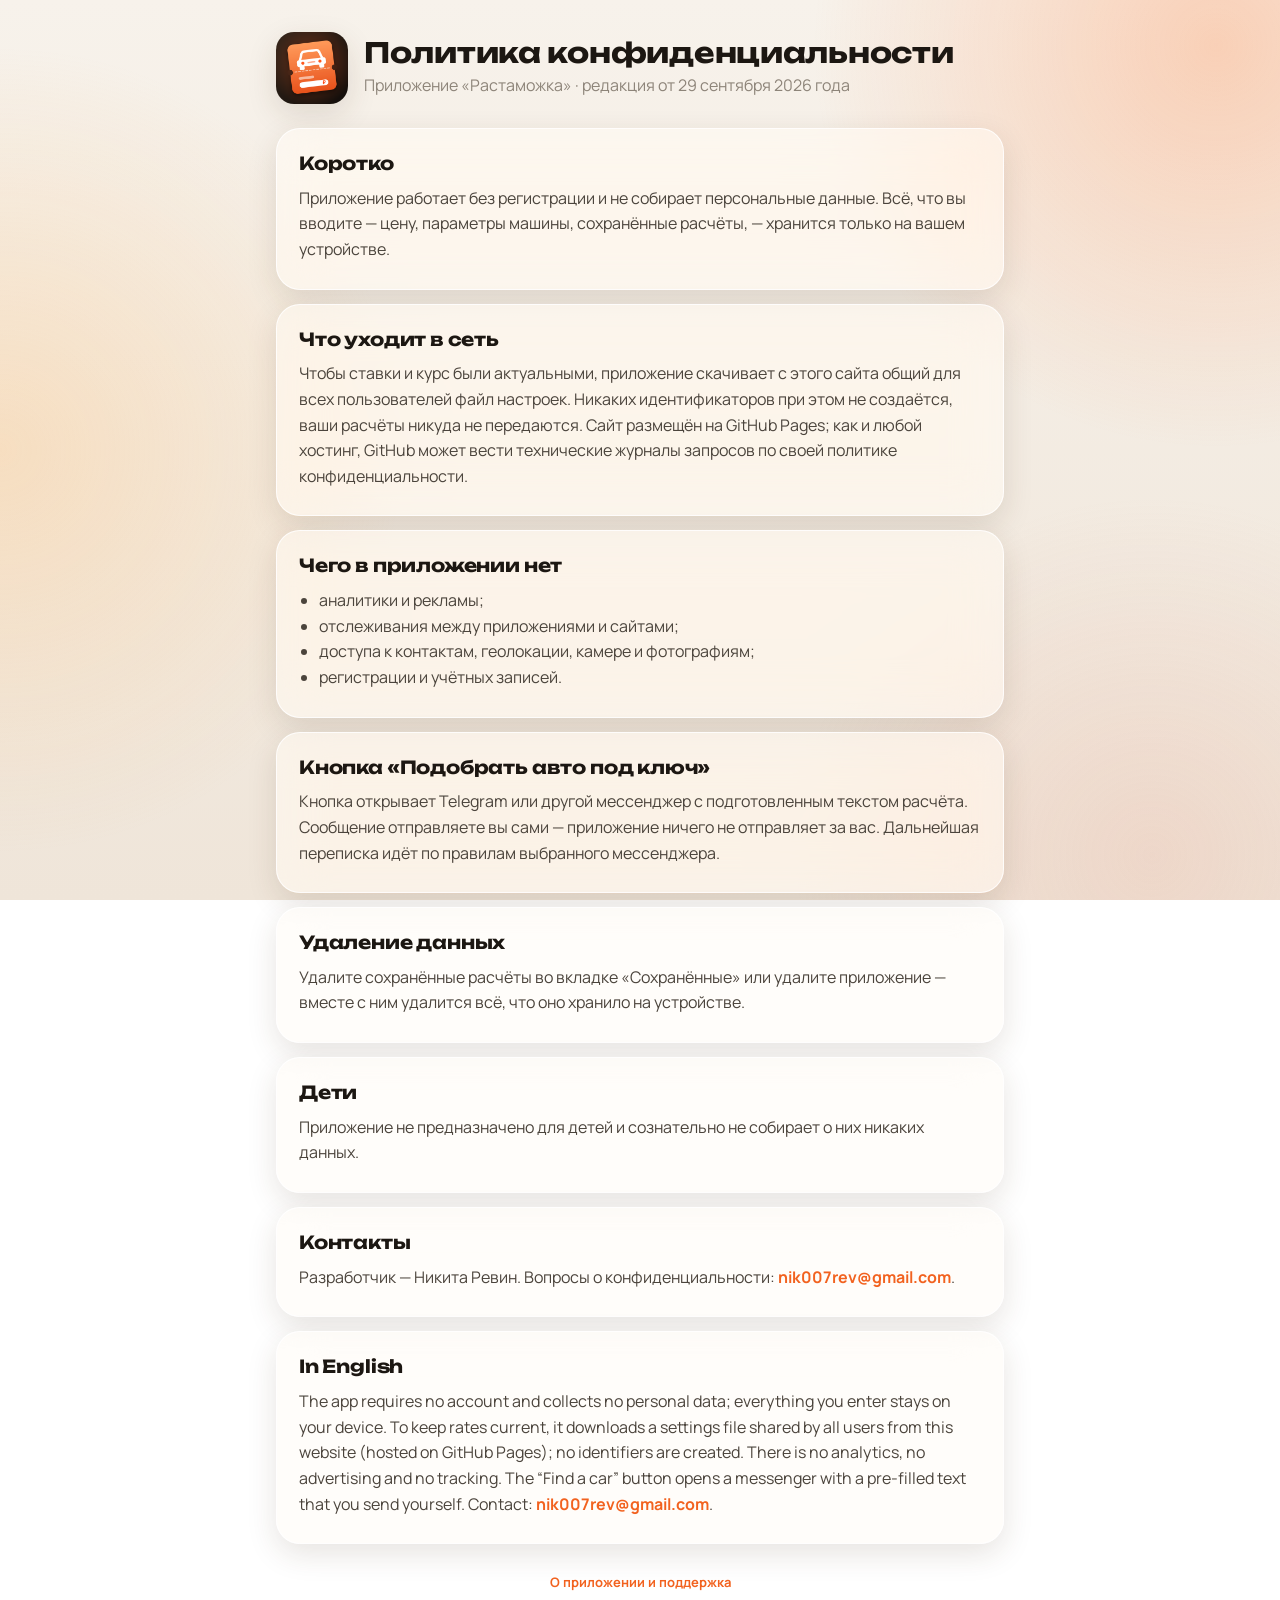
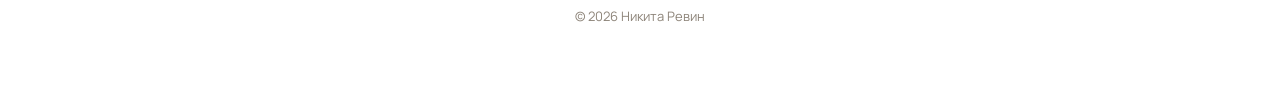
==== privacy.html @ b53839e8 "Сайт приложения Растаможка: поддержка, политика, файл ставок" ====
<!doctype html>
<html lang="ru">
<head>
<meta charset="utf-8">
<meta name="viewport" content="width=device-width, initial-scale=1">
<title>Растаможка — политика конфиденциальности</title>
<link rel="icon" href="favicon.png">
<link rel="preconnect" href="https://fonts.googleapis.com">
<link href="https://fonts.googleapis.com/css2?family=Manrope:wght@500;700;800&family=Unbounded:wght@600;700&display=swap" rel="stylesheet">
<link rel="stylesheet" href="style.css">
</head>
<body>
<main>
  <header>
    <img src="icon.png" alt="">
    <div>
      <h1>Политика конфиденциальности</h1>
      <p class="sub">Приложение «Растаможка» · редакция от 29 сентября 2026 года</p>
    </div>
  </header>

  <section class="card">
    <h2>Коротко</h2>
    <p>Приложение работает без регистрации и не собирает персональные данные. Всё, что вы вводите — цену, параметры машины, сохранённые расчёты, — хранится только на вашем устройстве.</p>
  </section>

  <section class="card">
    <h2>Что уходит в сеть</h2>
    <p>Чтобы ставки и курс были актуальными, приложение скачивает с этого сайта общий для всех пользователей файл настроек. Никаких идентификаторов при этом не создаётся, ваши расчёты никуда не передаются. Сайт размещён на GitHub Pages; как и любой хостинг, GitHub может вести технические журналы запросов по своей политике конфиденциальности.</p>
  </section>

  <section class="card">
    <h2>Чего в приложении нет</h2>
    <ul>
      <li>аналитики и рекламы;</li>
      <li>отслеживания между приложениями и сайтами;</li>
      <li>доступа к контактам, геолокации, камере и фотографиям;</li>
      <li>регистрации и учётных записей.</li>
    </ul>
  </section>

  <section class="card">
    <h2>Кнопка «Подобрать авто под ключ»</h2>
    <p>Кнопка открывает Telegram или другой мессенджер с подготовленным текстом расчёта. Сообщение отправляете вы сами — приложение ничего не отправляет за вас. Дальнейшая переписка идёт по правилам выбранного мессенджера.</p>
  </section>

  <section class="card">
    <h2>Удаление данных</h2>
    <p>Удалите сохранённые расчёты во вкладке «Сохранённые» или удалите приложение — вместе с ним удалится всё, что оно хранило на устройстве.</p>
  </section>

  <section class="card">
    <h2>Дети</h2>
    <p>Приложение не предназначено для детей и сознательно не собирает о них никаких данных.</p>
  </section>

  <section class="card">
    <h2>Контакты</h2>
    <p>Разработчик — Никита Ревин. Вопросы о конфиденциальности: <a href="mailto:nik007rev@gmail.com">nik007rev@gmail.com</a>.</p>
  </section>

  <section class="card">
    <h2>In English</h2>
    <p>The app requires no account and collects no personal data; everything you enter stays on your device. To keep rates current, it downloads a settings file shared by all users from this website (hosted on GitHub Pages); no identifiers are created. There is no analytics, no advertising and no tracking. The “Find a car” button opens a messenger with a pre-filled text that you send yourself. Contact: <a href="mailto:nik007rev@gmail.com">nik007rev@gmail.com</a>.</p>
  </section>

  <footer>
    <nav><a href="./">О приложении и поддержка</a></nav>
    <p>© 2026 Никита Ревин</p>
  </footer>
</main>
</body>
</html>
---- style.css ----
:root {
  --ink: #1c1712;
  --ink2: #4b443c;
  --muted: #8d8479;
  --accent: #f2621f;
  --glass: rgba(255, 252, 247, 0.58);
  --glass-border: rgba(255, 255, 255, 0.82);
  --shadow: rgba(70, 45, 20, 0.13);
  --bg1: #f7f2eb;
  --bg2: #efe5d9;
}
@media (prefers-color-scheme: dark) {
  :root {
    --ink: #f6f0e9;
    --ink2: #d2c8bd;
    --muted: #9c9186;
    --accent: #ff7a3d;
    --glass: rgba(44, 35, 28, 0.52);
    --glass-border: rgba(255, 238, 220, 0.13);
    --shadow: rgba(0, 0, 0, 0.5);
    --bg1: #15100c;
    --bg2: #0c0908;
  }
}
* { box-sizing: border-box; }
html, body { margin: 0; }
body {
  font-family: 'Manrope', system-ui, -apple-system, sans-serif;
  color: var(--ink2);
  background: linear-gradient(180deg, var(--bg1), var(--bg2)) fixed;
  min-height: 100vh;
  line-height: 1.6;
  font-size: 16px;
}
body::before {
  content: '';
  position: fixed;
  inset: 0;
  z-index: -1;
  background:
    radial-gradient(45vmax 45vmax at 95% 5%, rgba(255, 138, 76, 0.32), transparent 70%),
    radial-gradient(45vmax 45vmax at 0% 50%, rgba(255, 194, 122, 0.32), transparent 70%),
    radial-gradient(40vmax 40vmax at 90% 95%, rgba(233, 164, 143, 0.22), transparent 70%);
}
main { max-width: 760px; margin: 0 auto; padding: 32px 16px 64px; }
header { display: flex; align-items: center; gap: 16px; margin-bottom: 24px; }
header img { width: 72px; height: 72px; border-radius: 18px; box-shadow: 0 10px 30px var(--shadow); }
h1, h2 { font-family: 'Unbounded', system-ui, sans-serif; color: var(--ink); letter-spacing: -0.01em; }
h1 { font-size: 28px; line-height: 1.15; margin: 0; }
h2 { font-size: 18px; margin: 0 0 8px; }
.sub { margin: 4px 0 0; color: var(--muted); }
.card {
  background: var(--glass);
  border: 1px solid var(--glass-border);
  border-radius: 24px;
  padding: 20px 22px;
  margin: 14px 0;
  backdrop-filter: blur(24px) saturate(170%);
  -webkit-backdrop-filter: blur(24px) saturate(170%);
  box-shadow: 0 10px 30px var(--shadow);
}
.card p { margin: 6px 0; }
a { color: var(--accent); font-weight: 700; text-decoration: none; }
a:hover { text-decoration: underline; }
ul { padding-left: 20px; margin: 6px 0; }
.btn {
  display: inline-block;
  background: var(--accent);
  color: #fff;
  padding: 12px 20px;
  border-radius: 16px;
  font-weight: 800;
  margin-top: 8px;
}
.btn:hover { text-decoration: none; filter: brightness(1.05); }
.muted { color: var(--muted); font-size: 14px; }
footer { text-align: center; color: var(--muted); font-size: 13px; margin-top: 28px; }
nav { display: flex; gap: 18px; justify-content: center; margin-top: 10px; }
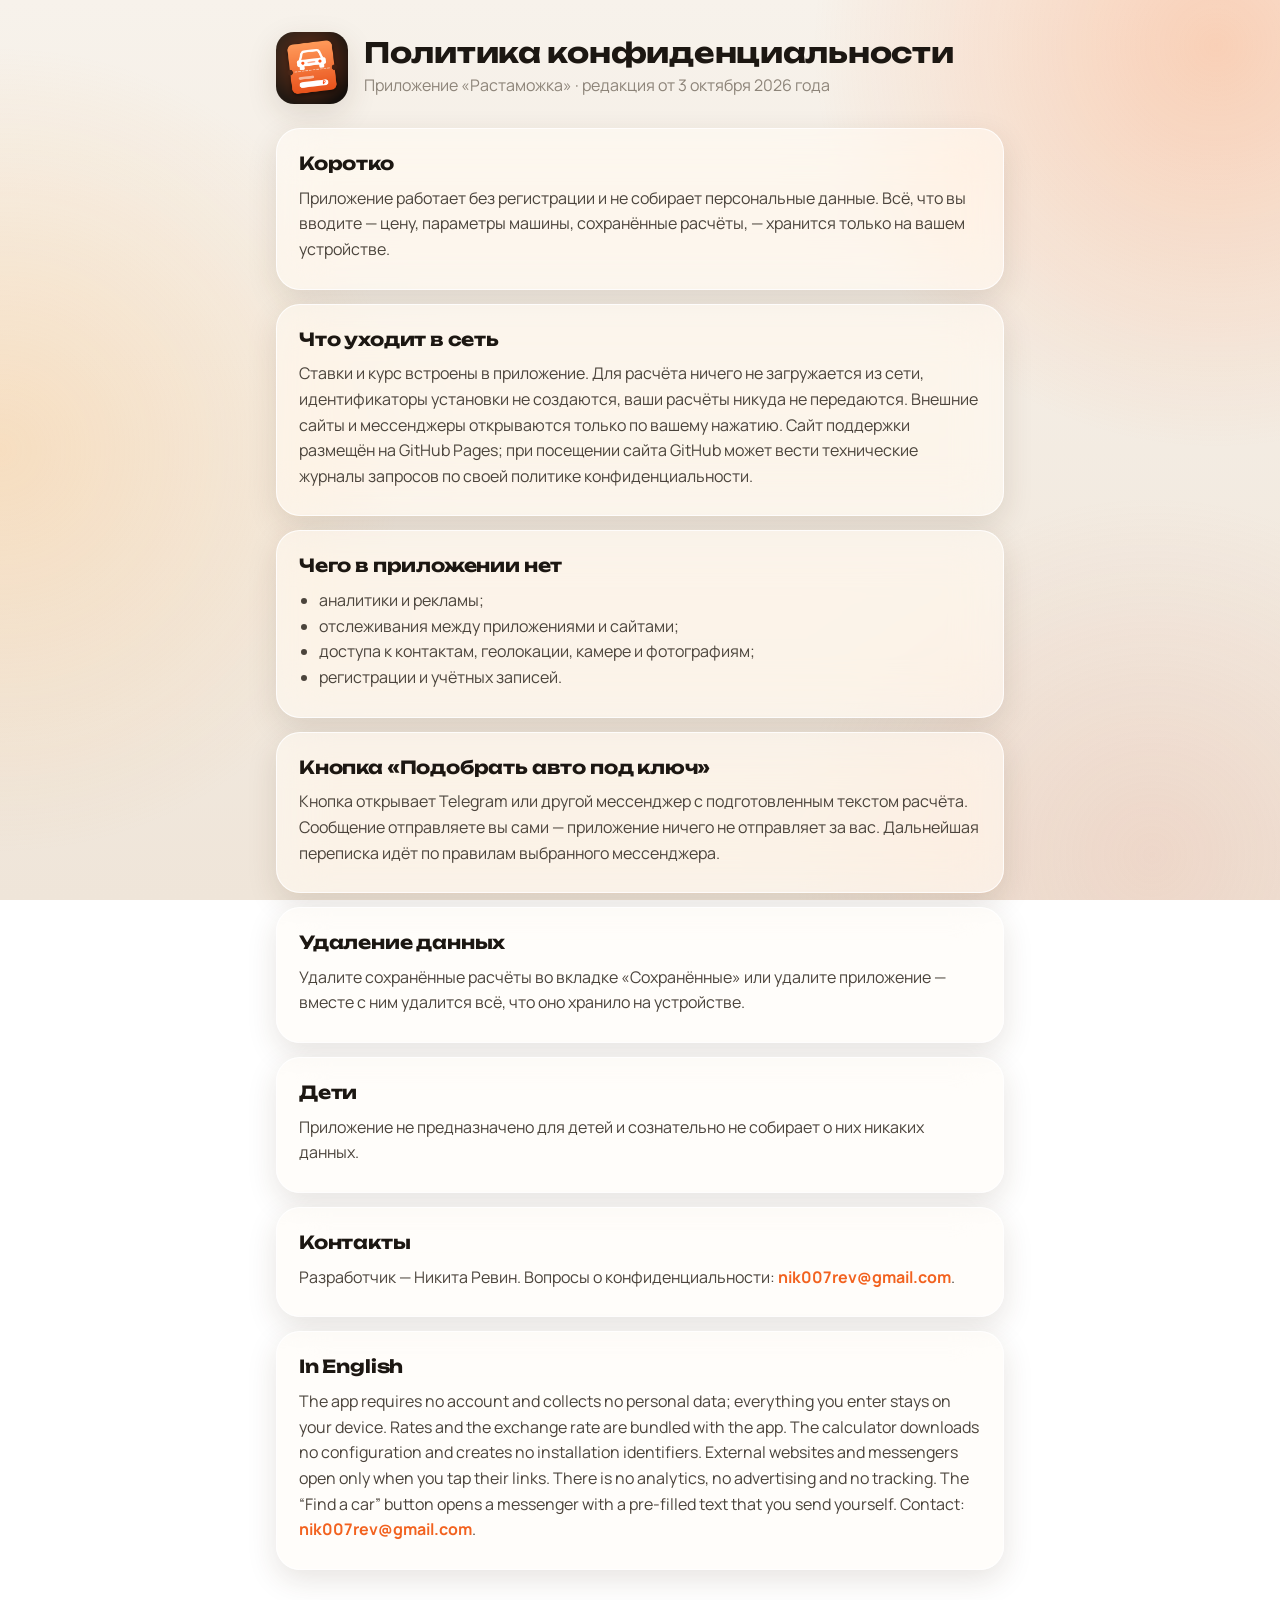
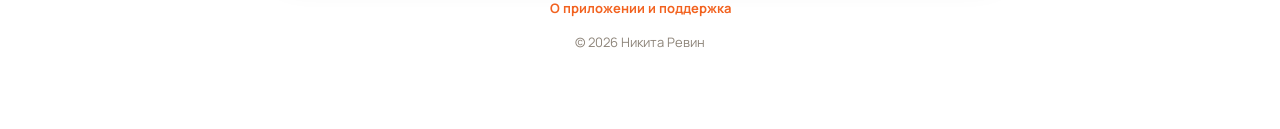
==== commit 0b70a581: "Align support and privacy pages with bundled offline app" ====
--- a/privacy.html
+++ b/privacy.html
@@ -15,7 +15,7 @@
     <img src="icon.png" alt="">
     <div>
       <h1>Политика конфиденциальности</h1>
-      <p class="sub">Приложение «Растаможка» · редакция от 29 сентября 2026 года</p>
+      <p class="sub">Приложение «Растаможка» · редакция от 3 октября 2026 года</p>
     </div>
   </header>
 
@@ -26,7 +26,7 @@
 
   <section class="card">
     <h2>Что уходит в сеть</h2>
-    <p>Чтобы ставки и курс были актуальными, приложение скачивает с этого сайта общий для всех пользователей файл настроек. Никаких идентификаторов при этом не создаётся, ваши расчёты никуда не передаются. Сайт размещён на GitHub Pages; как и любой хостинг, GitHub может вести технические журналы запросов по своей политике конфиденциальности.</p>
+    <p>Ставки и курс встроены в приложение. Для расчёта ничего не загружается из сети, идентификаторы установки не создаются, ваши расчёты никуда не передаются. Внешние сайты и мессенджеры открываются только по вашему нажатию. Сайт поддержки размещён на GitHub Pages; при посещении сайта GitHub может вести технические журналы запросов по своей политике конфиденциальности.</p>
   </section>
 
   <section class="card">
@@ -61,7 +61,7 @@
 
   <section class="card">
     <h2>In English</h2>
-    <p>The app requires no account and collects no personal data; everything you enter stays on your device. To keep rates current, it downloads a settings file shared by all users from this website (hosted on GitHub Pages); no identifiers are created. There is no analytics, no advertising and no tracking. The “Find a car” button opens a messenger with a pre-filled text that you send yourself. Contact: <a href="mailto:nik007rev@gmail.com">nik007rev@gmail.com</a>.</p>
+    <p>The app requires no account and collects no personal data; everything you enter stays on your device. Rates and the exchange rate are bundled with the app. The calculator downloads no configuration and creates no installation identifiers. External websites and messengers open only when you tap their links. There is no analytics, no advertising and no tracking. The “Find a car” button opens a messenger with a pre-filled text that you send yourself. Contact: <a href="mailto:nik007rev@gmail.com">nik007rev@gmail.com</a>.</p>
   </section>
 
   <footer>
